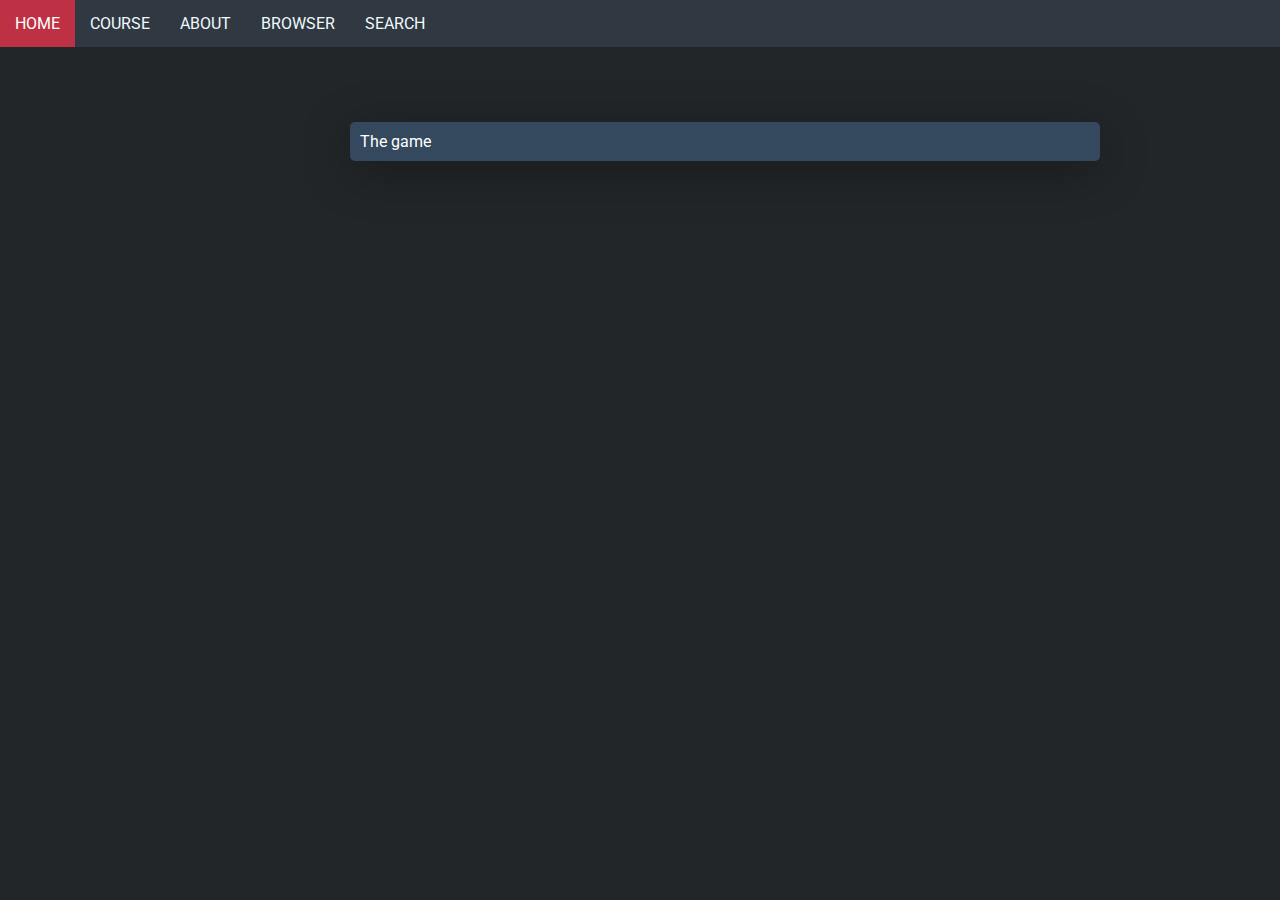
==== aboutGame.html @ f34160eb "commit" ====
<!DOCTYPE html>

<html lang="en">
    
    <head>
        <meta charset="UTF-8">
        <meta name="viewport" content="width=device-width, intial-scale=1.0">
        <title>355 Term Project Homepage</title>
        <script src="https://code.jquery.com/jquery-1.10.2.js"></script>
        <link rel="stylesheet" type="text/css" href="style.css">
    </head>

    <body>
        <div id="nav-placeholder">

        </div>
        
        <script>
        $(function(){
          $("#nav-placeholder").load("navigation.html");
        });
        </script>
    </body>

    <div class="game">
        <p>The game </p>
    </div>


</html>
---- style.css ----
@import url('https://fonts.googleapis.com/css2?family=Roboto&display=swap');
*{
    box-sizing: border-box;
    margin:0;
    padding:0;
    font-family: "Roboto", sans-serif;
    color: white;
  }
  
  html{
    background-color: #222629;

  }


  section h2 h1{
    font-family: "Roboto", sans-serif;
    text-align: center;
    height: 200px;
    color: white;
    font-size: 20px;
  }

/**************************************
            Buttons
            
**************************************/

  button{
    background-color: #be3144;
    color: white;
    padding: 12px 20px;
    border: none;
    cursor: pointer;
}

  button:hover{
    background-color: #e72942;
    transition-delay: 0.2s;
}


/**************************************
         Navigation bar

**************************************/


  #navbar{
      overflow: hidden;
      background-color: #303841 ;
  }

  #navbar .navbarhome{
      color: #be3144;
  }

  #navbar .navbarhome:hover{
        color: white;
  }
  

  
  ul {
    list-style-type: none;
    overflow: hidden;
  }
  
  .dropdown {
    float: left;
    text-align: center;
  }
  a {
    text-align: center;
  }
  
  .dropbtn {
    display: inline-block;
    color: aliceblue;
    text-align: center;
    padding: 14px 15px;
    text-decoration: none;
  }

  
  
  li a:hover{
    background-color: #be3144;

  }
  
  .dropdown {
    display: inline-block;

  }
  
  .dropdown-content {
    z-index: 999;
     display: none;
    position: absolute;
    background-color: #333;
    min-width: 160px;
    box-shadow: 0 8px 16px 0 rgba(0,0,0,0.2);
    

  }
  
  .dropdown-content a {
    color: #E0E0E0;
    padding: 14px 16px;
    text-decoration: none;
    display: block;
    text-align: left;
  }
  
  .dropdown-content a:hover {background-color: #555;
  }
  
  .dropdown:hover .dropdown-content {
    display: block;

  }
  

/**************************************
            Contact us

**************************************/



.contact{
    box-sizing: border-box;
    width: 105%;
}
input[type=text],select, textarea{
    width: 100%;
    padding: 12px;
    border: 1px solid #ccc;
    margin-top: 6px;
    margin-bottom: 16px;
    resize: vertical;
    color: black;
}
select{
    color: black;
}
option{
    color: black;
}

input[type=submit]{
    background-color: #be3144;
    color: white;
    padding: 12px 20px;
    border: none;
    cursor: pointer;
}

input[type=submit]:hover{
    background-color: #e72942;
    transition-delay: 0.2s;
}

.container-panel{
    border-radius: 5px;
    background-color: #34495e;
    padding: 10px;
    margin-top: 30px;
    margin-left: 350px;
    margin-right: 350px;
}

.col{
    float: left;
    width: 50%;
    margin-top: 6px;
    padding: 20px;
}

.row:after{
    content: "";
    display: table;
    clear: both;
}

@media screen and (max-width: 600px) {
    .column, input[type=submit] {
      width: 100%;
      margin-top: 0;
    }
  }
/****************************
           Game     
      
*****************************/

.game{

    position: relative;
    width: 750px;
    border-radius: 5px;
    background-color: #34495e;
    padding: 10px;
    margin-left: 350px;
    margin-right: 350px;
    margin-top: 75px;
    overflow: hidden;
    box-shadow: 0px 10px 50px rgba(0, 0, 0, 0.3);


}

.reset{
    margin-left: 45%;
    margin-bottom: 3%;
}

.panel{
    position: relative;
    height: 400px;
    width: 400px;
    display: flex;
    flex-wrap: wrap;
    background-color: #b4b4b4;
    margin: 44px auto;
    border-radius: 2px;
}

.panel div{
    height: 40px;
    width: 40px;
    border-style: solid;
    border-color: #34495e;
    text-align: center;
    padding-top: 8px;
    /*padding-top: 3px;
    padding-left: 4px;*/
}

.panel div:hover{
    border-color: #be3144;
    cursor: pointer;
}


.clicked{
    background-color: #4590c2;
}


/****************************

.mine{
    background-color: #be3144;
}
         Developer  
              
*****************************/
.developer-card{
    border-radius: 5px;
    background-color: #34495e;
    max-width: 400px;
    box-shadow: 0px 10px 50px rgba(0, 0, 0, 0.3);
    text-align: center;
    margin: auto;
    margin-top: 30px;
}

.title{
    font-size: 18px;
    color: white;
    margin-top: 5px;
}

.message-button{
    margin-top: 10px;;
    text-align: center;
    font-size: 18px;
    display: inline-block;
    cursor: pointer;
    width: 100%;
}

.school{
    margin-top: 15px;
    margin-bottom: 15px;
}

.git-logo{
    font-size: 30px;
}
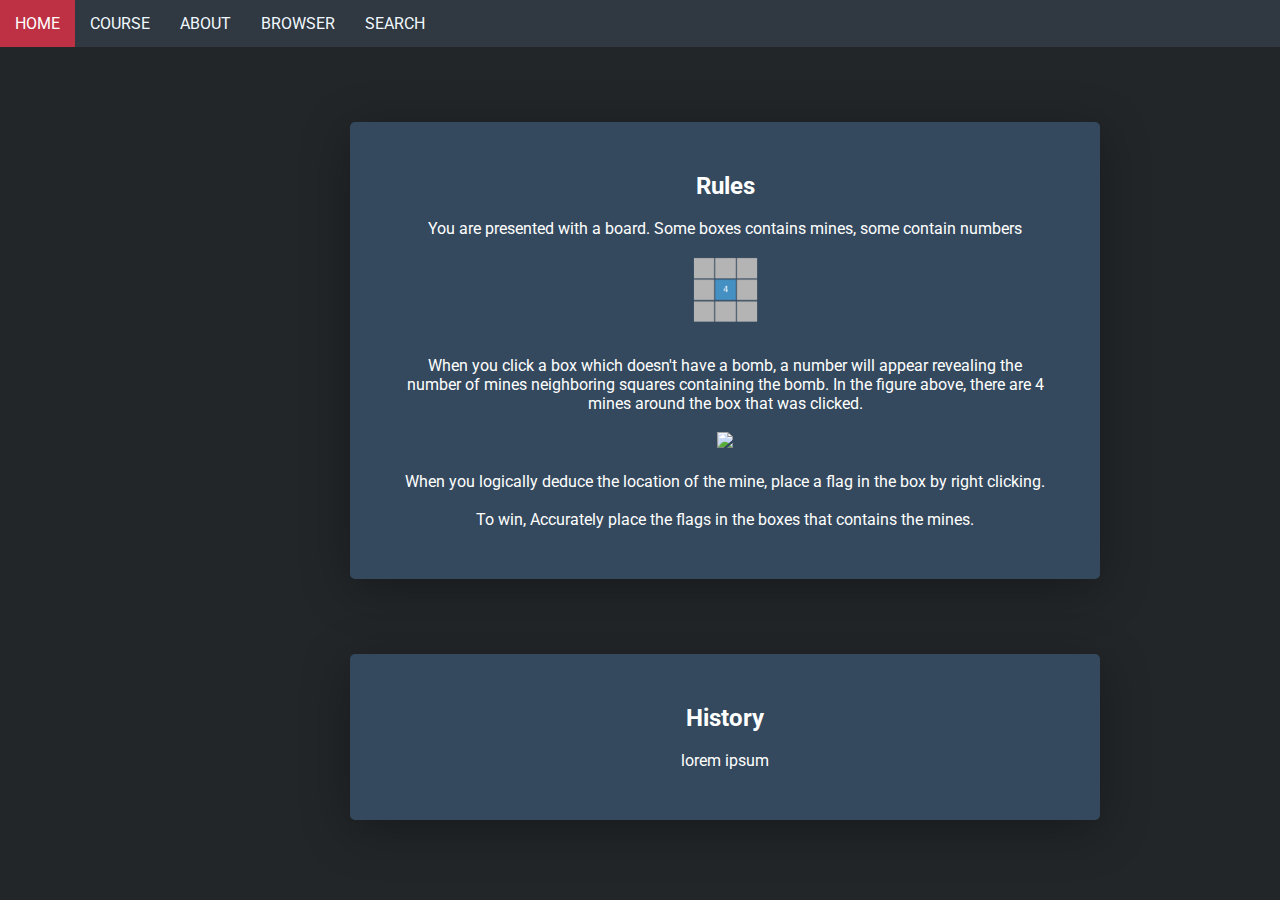
==== commit 6e6569a7: "last commit" ====
--- a/aboutGame.html
+++ b/aboutGame.html
@@ -22,9 +22,32 @@
         </script>
     </body>
 
-    <div class="game">
-        <p>The game </p>
+    <div class="game-rules" style="text-align: center">
+        <h2>Rules</h2>
+        <p>
+            <ul>
+                <br><li>You are presented with a board. Some boxes contains mines, some contain numbers</li><br>
+               
+                <img id="mine" src='Images/mine.PNG'/>
+
+                <li>When you click a box which doesn't have a bomb, a number will appear revealing the number of mines neighboring squares containing the bomb. In the figure above, there are 4 mines around the box that was clicked. </li><br>
+                
+                <img id="flag-pic" src="https://img.icons8.com/metro/26/000000/empty-flag.png"/>
+
+                <li>When you logically deduce the location of the mine, place a flag in the box by right clicking.</li><br>
+
+                <li>To win, Accurately place the flags in the boxes that contains the mines.</li>
+            </ul>
+        </p>
     </div>
+
+    <div class="game-rules" style="text-align: center">
+        
+        <h2>History</h2></br>
+
+        <p>lorem ipsum</p>
+    </div style="margin-bottom: 50px">
+
 
 
 </html>--- a/style.css
+++ b/style.css
@@ -292,28 +292,54 @@
 }
 
 
-
-
-
-
-
-
-
-
-
-
-
-
-
-
-
-
-
-
-
-
-
-
-
-
-
+/****************************
+         Rules     
+      
+*****************************/
+
+#mine{
+
+    width: 10%;
+    margin-bottom: 30px;
+}
+
+
+.game-rules{
+
+    position: relative;
+    width: 750px;
+    border-radius: 5px;
+    background-color: #34495e;
+    padding: 50px 50px 50px 50px;
+    margin-left: 350px;
+    margin-right: 350px;
+    margin-top: 75px;
+    overflow: hidden;
+    box-shadow: 0px 10px 50px rgba(0, 0, 0, 0.3);
+
+}
+
+#flag-pic{
+    margin-bottom: 20px;
+}
+
+
+
+
+
+
+
+
+
+
+
+
+
+
+
+
+
+
+
+
+
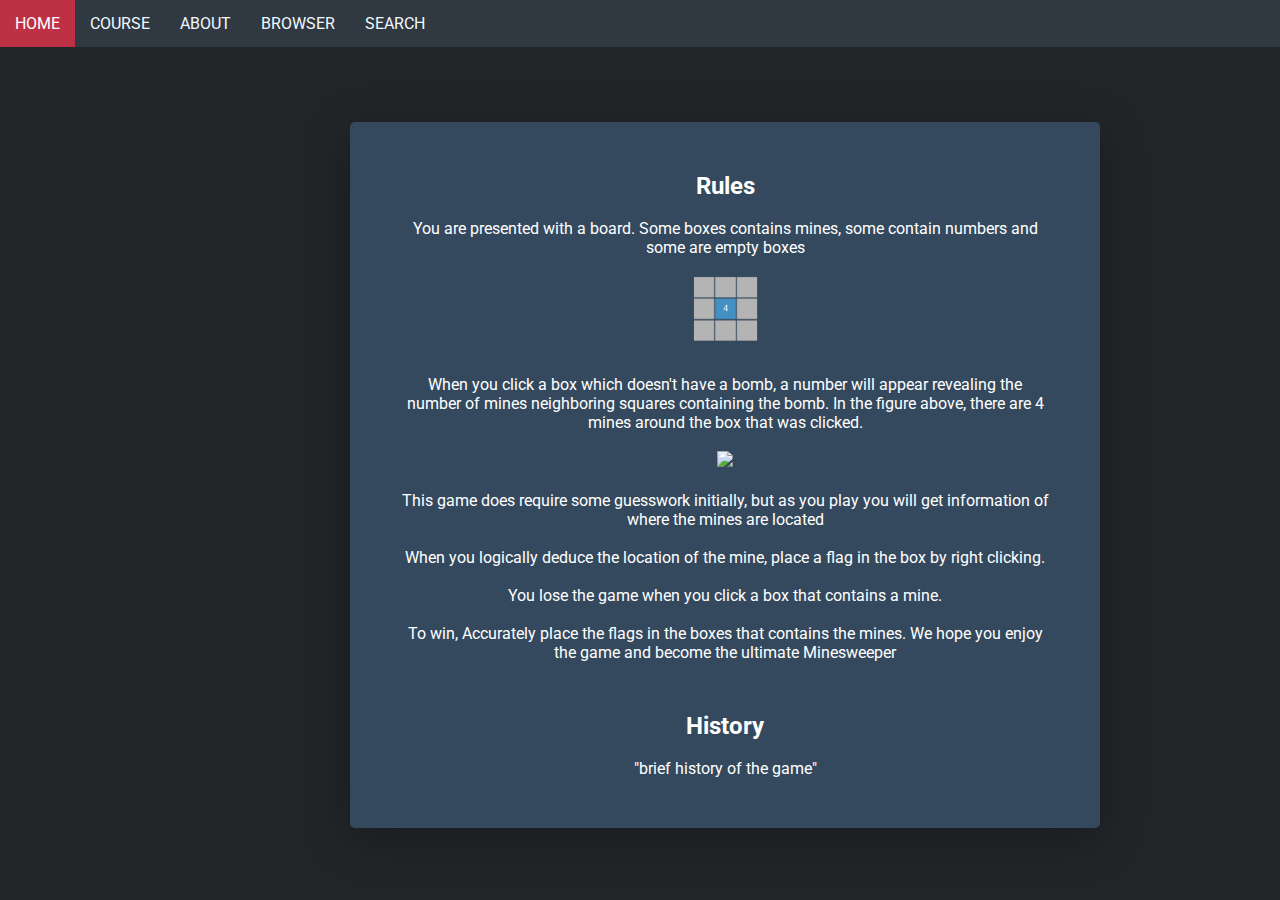
==== commit b236298f: "rule page updated" ====
--- a/aboutGame.html
+++ b/aboutGame.html
@@ -22,11 +22,11 @@
         </script>
     </body>
 
-    <div class="game-rules" style="text-align: center">
+    <div class="game-rules">
         <h2>Rules</h2>
         <p>
             <ul>
-                <br><li>You are presented with a board. Some boxes contains mines, some contain numbers</li><br>
+                <br><li>You are presented with a board. Some boxes contains mines, some contain numbers and some are empty boxes</li><br>
                
                 <img id="mine" src='Images/mine.PNG'/>
 
@@ -34,19 +34,25 @@
                 
                 <img id="flag-pic" src="https://img.icons8.com/metro/26/000000/empty-flag.png"/>
 
+                <li>This game does require some guesswork initially, but as you play you will get information of where the mines are located</li><br>
+
                 <li>When you logically deduce the location of the mine, place a flag in the box by right clicking.</li><br>
 
-                <li>To win, Accurately place the flags in the boxes that contains the mines.</li>
+                <li>You lose the game when you click a box that contains a mine.</li><br>
+
+                <li>To win, Accurately place the flags in the boxes that contains the mines. We hope you enjoy the game and become the ultimate Minesweeper</li>
             </ul>
         </p>
+
+        <h2 style="margin-top: 50px">History</h2></br>
+
+        <p>"brief history of the game"</p>
+
     </div>
 
-    <div class="game-rules" style="text-align: center">
+    
+
         
-        <h2>History</h2></br>
-
-        <p>lorem ipsum</p>
-    </div style="margin-bottom: 50px">
 
 
 
--- a/style.css
+++ b/style.css
@@ -316,6 +316,8 @@
     margin-top: 75px;
     overflow: hidden;
     box-shadow: 0px 10px 50px rgba(0, 0, 0, 0.3);
+    text-align: center;
+    margin-bottom: 50px;
 
 }
 
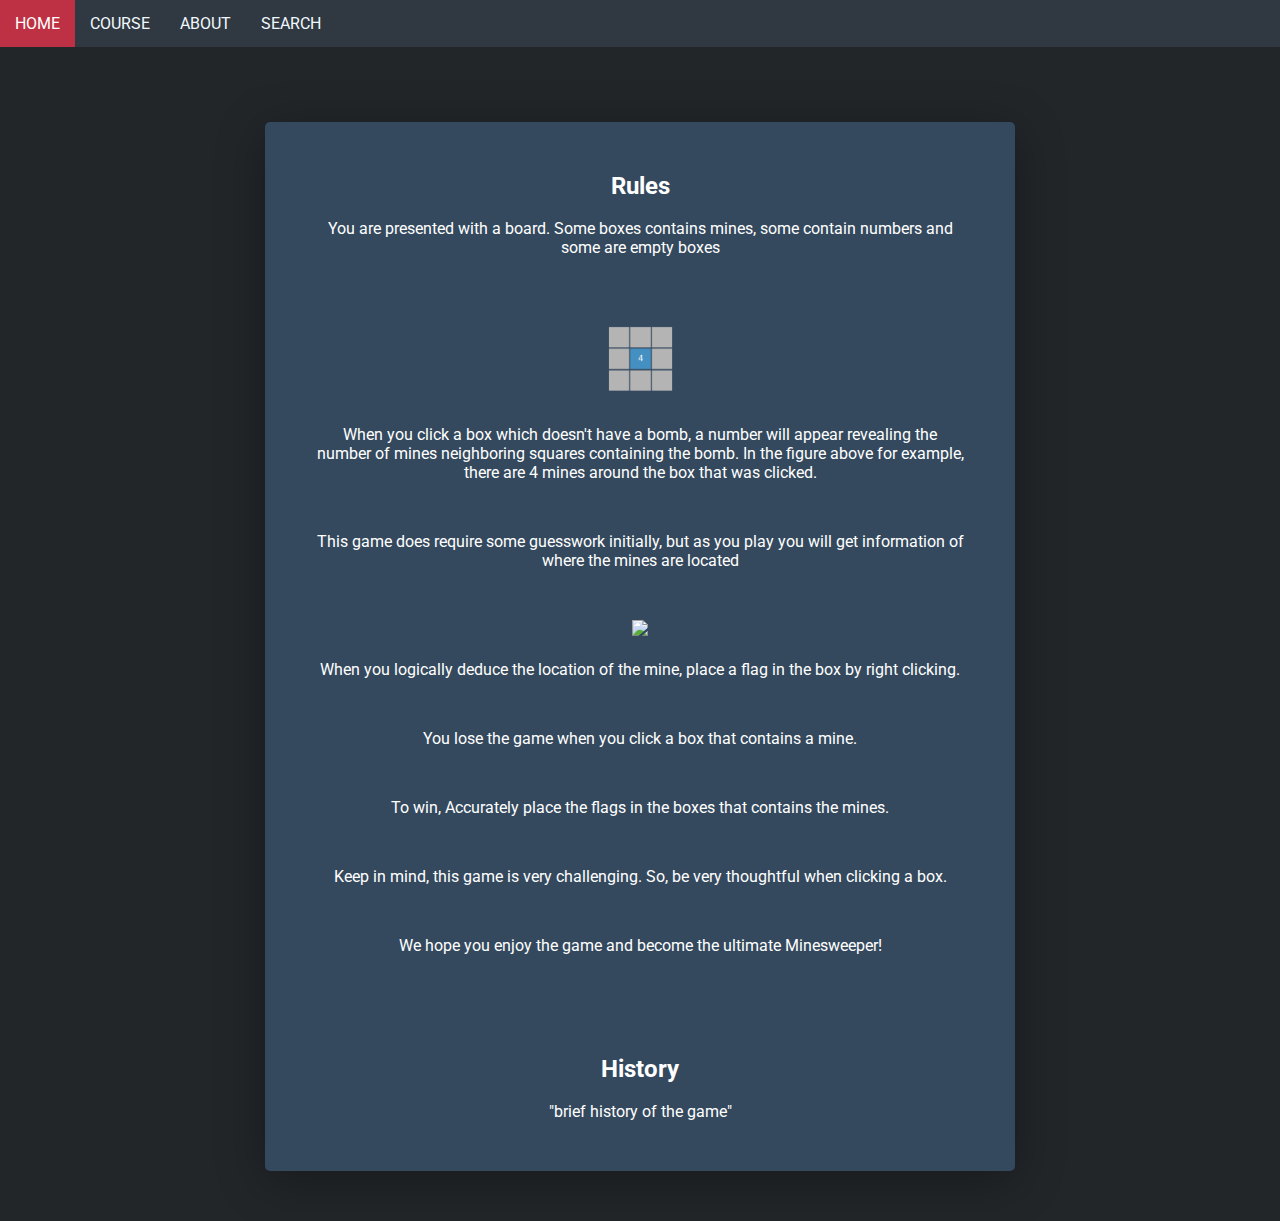
==== commit 10fd4258: "some improvements" ====
--- a/aboutGame.html
+++ b/aboutGame.html
@@ -25,22 +25,27 @@
     <div class="game-rules">
         <h2>Rules</h2>
         <p>
-            <ul>
+            <ul class="list-of-rules">
                 <br><li>You are presented with a board. Some boxes contains mines, some contain numbers and some are empty boxes</li><br>
                
                 <img id="mine" src='Images/mine.PNG'/>
 
-                <li>When you click a box which doesn't have a bomb, a number will appear revealing the number of mines neighboring squares containing the bomb. In the figure above, there are 4 mines around the box that was clicked. </li><br>
+                <li>When you click a box which doesn't have a bomb, a number will appear revealing the number of mines neighboring squares containing the bomb. In the figure above for example, there are 4 mines around the box that was clicked. </li>
                 
+
+                <li>This game does require some guesswork initially, but as you play you will get information of where the mines are located</li>
+
                 <img id="flag-pic" src="https://img.icons8.com/metro/26/000000/empty-flag.png"/>
 
-                <li>This game does require some guesswork initially, but as you play you will get information of where the mines are located</li><br>
+                <li>When you logically deduce the location of the mine, place a flag in the box by right clicking.</li>
 
-                <li>When you logically deduce the location of the mine, place a flag in the box by right clicking.</li><br>
+                <li>You lose the game when you click a box that contains a mine.</li>
+                
+                <li>To win, Accurately place the flags in the boxes that contains the mines.</li>
 
-                <li>You lose the game when you click a box that contains a mine.</li><br>
-
-                <li>To win, Accurately place the flags in the boxes that contains the mines. We hope you enjoy the game and become the ultimate Minesweeper</li>
+                <li>Keep in mind, this game is very challenging. So, be very thoughtful when clicking a box.</li>
+                
+                <li>We hope you enjoy the game and become the ultimate Minesweeper!</li>
             </ul>
         </p>
 
--- a/style.css
+++ b/style.css
@@ -127,12 +127,31 @@
 
 **************************************/
 
-
-
-.contact{
-    box-sizing: border-box;
-    width: 105%;
-}
+#para{
+  margin-bottom: 20px;
+}
+#contact-us{
+  margin-top: 20px;
+  margin-bottom: 20px;
+}
+#cc{
+  text-align: center;
+}
+
+#contact{
+  box-sizing: border-box;
+  border-radius: 5px; 
+  max-width: 670px;
+  height: auto;
+  background: #34495e;
+  margin: 0 auto;
+  padding: 40px 40px;
+  text-align: left;
+  font-size: 18px;
+}
+
+
+
 input[type=text],select, textarea{
     width: 100%;
     padding: 12px;
@@ -141,13 +160,15 @@
     margin-bottom: 16px;
     resize: vertical;
     color: black;
-}
-select{
+    border-radius: 3px;
+}
+select, option{
     color: black;
 }
+/*
 option{
     color: black;
-}
+}*/
 
 input[type=submit]{
     background-color: #be3144;
@@ -185,11 +206,14 @@
 }
 
 @media screen and (max-width: 600px) {
-    .column, input[type=submit] {
+     input[type=submit] {
       width: 100%;
       margin-top: 0;
     }
-  }
+    
+  }
+
+
 /****************************
            Game     
       
@@ -197,14 +221,13 @@
 
 .game{
 
-    position: relative;
-    width: 750px;
+    box-sizing: border-box;
+    max-width: 750px;
+    height: auto;
     border-radius: 5px;
     background-color: #34495e;
     padding: 10px;
-    margin-left: 350px;
-    margin-right: 350px;
-    margin-top: 75px;
+    margin: 75px auto;
     overflow: hidden;
     box-shadow: 0px 10px 50px rgba(0, 0, 0, 0.3);
 
@@ -306,14 +329,14 @@
 
 .game-rules{
 
-    position: relative;
-    width: 750px;
+
+    box-sizing: border-box;
+    max-width: 750px;
+    height: auto;
     border-radius: 5px;
     background-color: #34495e;
     padding: 50px 50px 50px 50px;
-    margin-left: 350px;
-    margin-right: 350px;
-    margin-top: 75px;
+    margin: 75px auto;
     overflow: hidden;
     box-shadow: 0px 10px 50px rgba(0, 0, 0, 0.3);
     text-align: center;
@@ -325,23 +348,33 @@
     margin-bottom: 20px;
 }
 
-
-
-
-
-
-
-
-
-
-
-
-
-
-
-
-
-
-
-
-
+.list-of-rules > li{
+    margin-bottom: 50px;
+}
+
+@media screen and (max-width: 600px) {
+    .game-rules{
+   width: 100%;
+   margin: 0 0;
+ }
+ 
+}
+
+
+
+
+
+
+
+
+
+
+
+
+
+
+
+
+
+
+
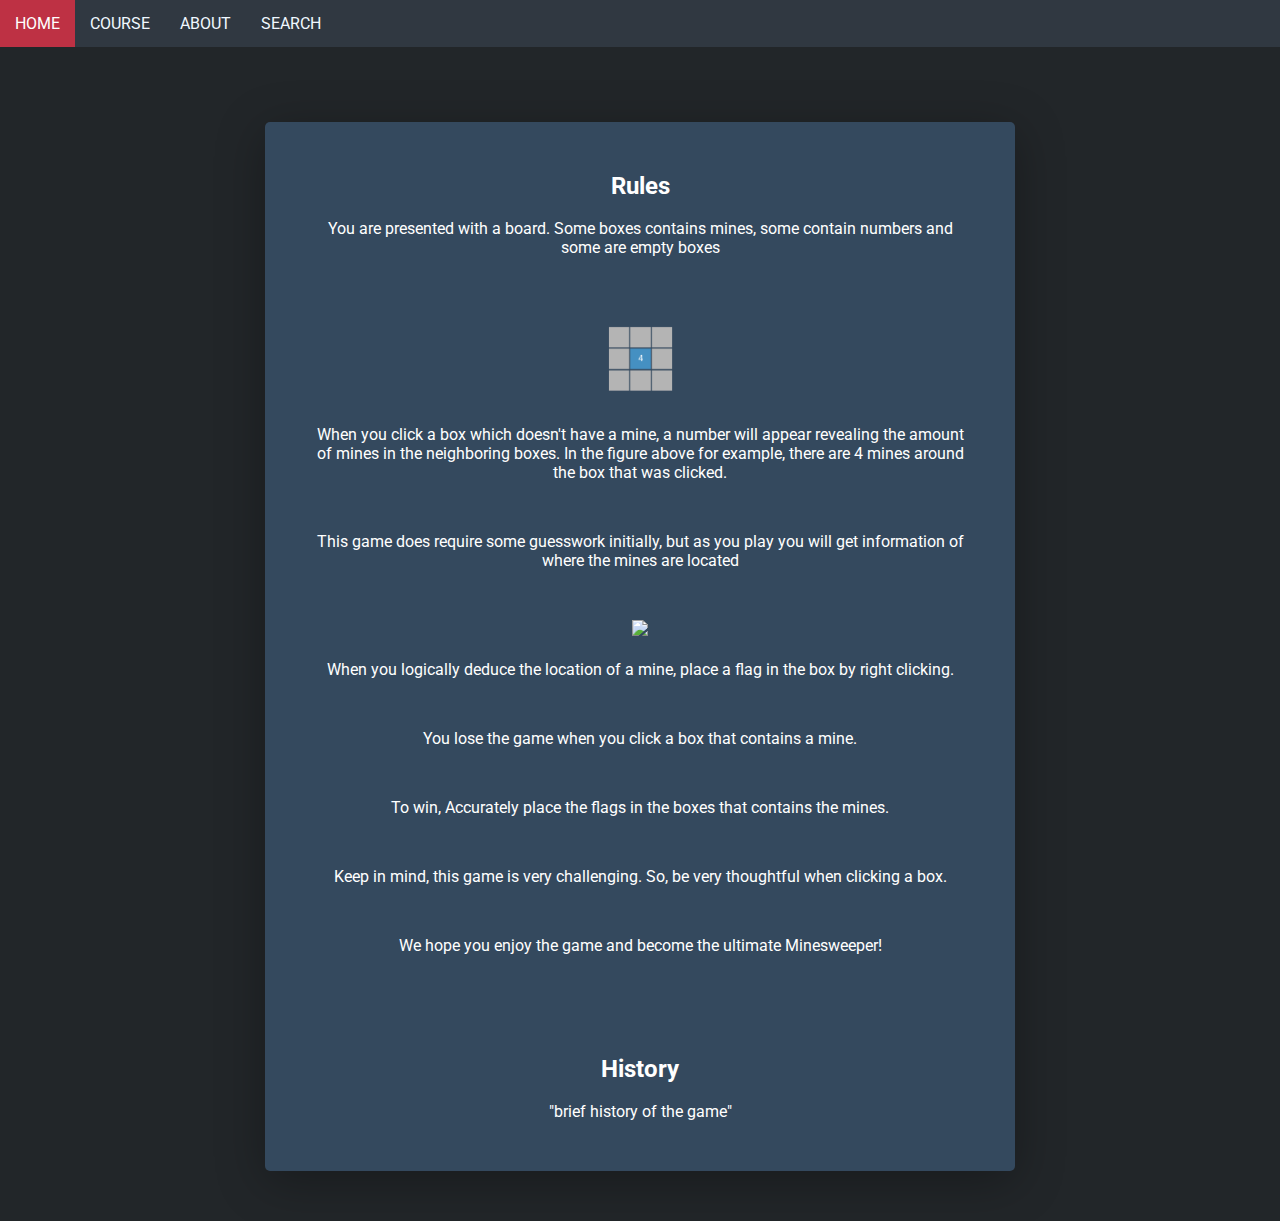
==== commit c9943444: "some improvements" ====
--- a/aboutGame.html
+++ b/aboutGame.html
@@ -30,14 +30,14 @@
                
                 <img id="mine" src='Images/mine.PNG'/>
 
-                <li>When you click a box which doesn't have a bomb, a number will appear revealing the number of mines neighboring squares containing the bomb. In the figure above for example, there are 4 mines around the box that was clicked. </li>
+                <li>When you click a box which doesn't have a mine, a number will appear revealing the amount of mines in the neighboring boxes. In the figure above for example, there are 4 mines around the box that was clicked. </li>
                 
 
                 <li>This game does require some guesswork initially, but as you play you will get information of where the mines are located</li>
 
                 <img id="flag-pic" src="https://img.icons8.com/metro/26/000000/empty-flag.png"/>
 
-                <li>When you logically deduce the location of the mine, place a flag in the box by right clicking.</li>
+                <li>When you logically deduce the location of a mine, place a flag in the box by right clicking.</li>
 
                 <li>You lose the game when you click a box that contains a mine.</li>
                 
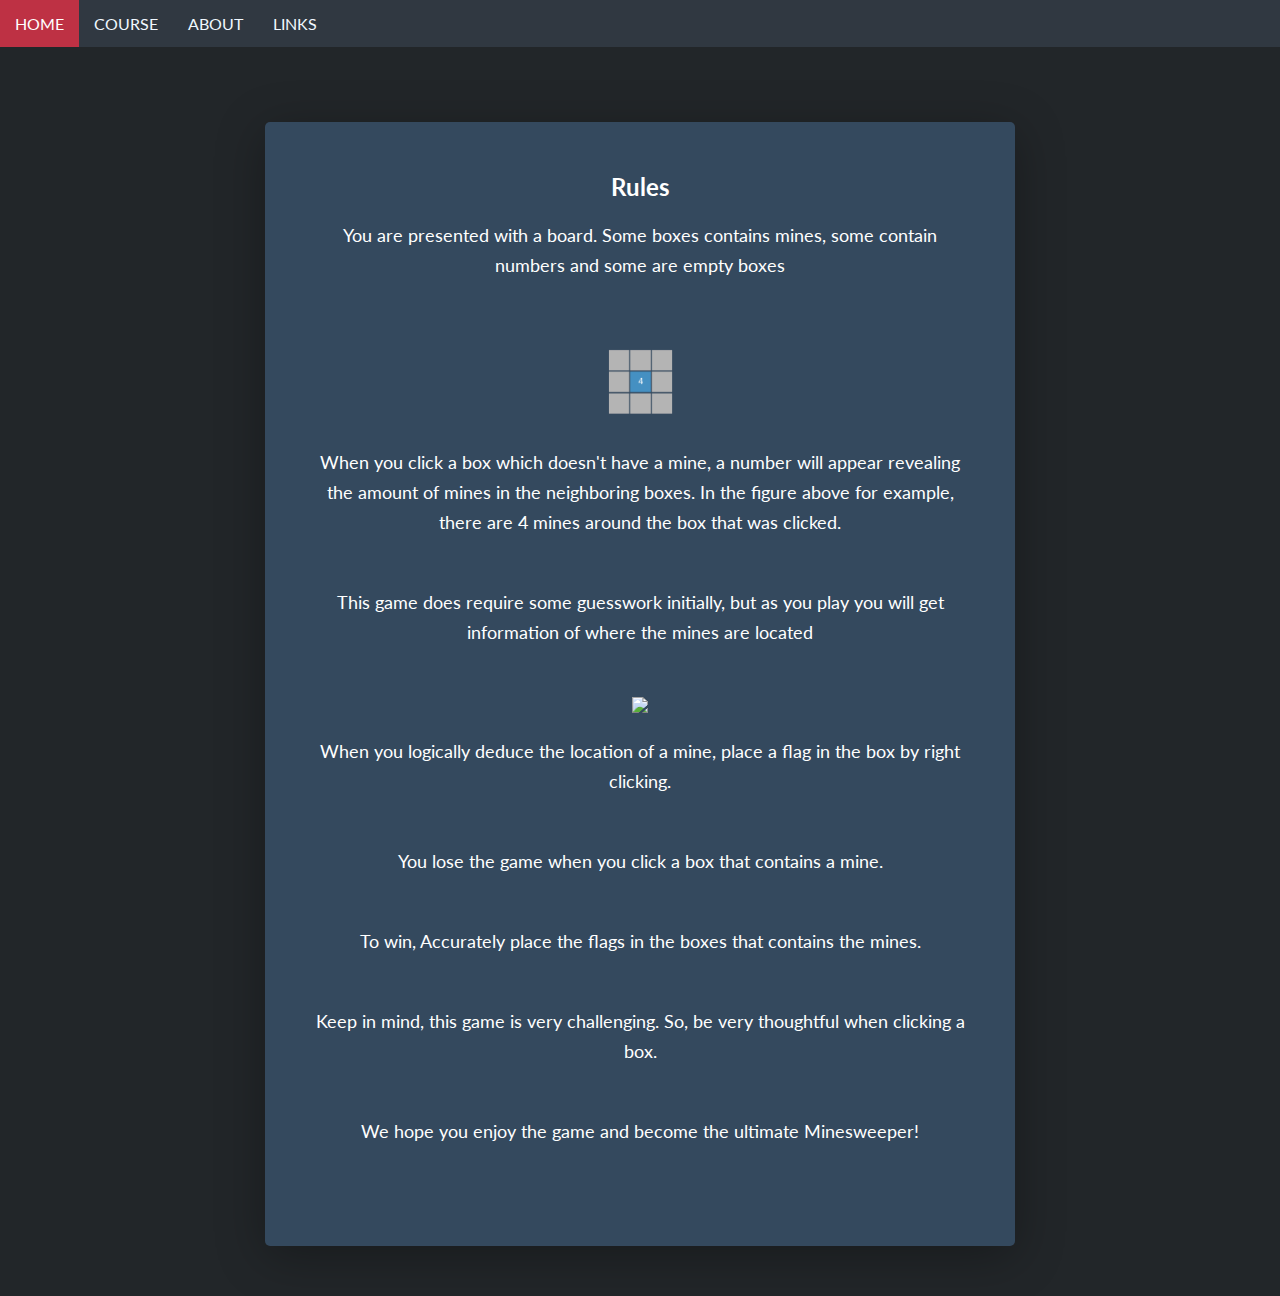
==== commit 30c986d6: "last commit" ====
--- a/aboutGame.html
+++ b/aboutGame.html
@@ -49,10 +49,6 @@
             </ul>
         </p>
 
-        <h2 style="margin-top: 50px">History</h2></br>
-
-        <p>"brief history of the game"</p>
-
     </div>
 
     
--- a/style.css
+++ b/style.css
@@ -1,15 +1,22 @@
+@import url('https://fonts.googleapis.com/css2?family=Lato:wght@300;400&display=swap"');
 @import url('https://fonts.googleapis.com/css2?family=Roboto&display=swap');
 *{
     box-sizing: border-box;
     margin:0;
     padding:0;
-    font-family: "Roboto", sans-serif;
+    font-family: "Lato","Roboto", sans-serif;
     color: white;
   }
   
   html{
     background-color: #222629;
 
+  }
+
+
+  .list-of-rules > a:hover{
+    background-color: #be3144;
+    color: white;
   }
 
 
@@ -272,11 +279,10 @@
 }
 
 
+
 /****************************
 
-.mine{
-    background-color: #be3144;
-}
+
          Developer  
               
 *****************************/
@@ -288,6 +294,10 @@
     text-align: center;
     margin: auto;
     margin-top: 30px;
+}
+
+.developer-card > p{
+  line-height: 30px;
 }
 
 .title{
@@ -350,6 +360,13 @@
 
 .list-of-rules > li{
     margin-bottom: 50px;
+    font-size: large;
+    line-height: 30px;
+}
+
+.history{
+  margin-top: 50px;
+  line-height: 30px;
 }
 
 @media screen and (max-width: 600px) {
@@ -360,21 +377,51 @@
  
 }
 
-
-
-
-
-
-
-
-
-
-
-
-
-
-
-
-
-
-
+/***************************
+
+        Pop-up 
+    
+****************************/
+
+.pop-up{
+  border-radius: 5px;
+  padding: 25px 50px 25px 50px;
+  background-color: #222629;
+  position: absolute;
+  display: none;
+  top: 50%;
+  left: 50%;
+  transform: translate(-50%, -50%);
+  transition: 0.5s;
+  justify-content: center;
+  text-align: center;
+}
+
+.pop-up h1{
+  font-size: 36px;
+  margin-bottom: 40Px;
+  text-align: center;
+}
+
+.pop-up button{
+  justify-content: center;
+  align-items: center;
+}
+
+
+
+
+
+
+
+
+
+
+
+
+
+
+
+
+
+
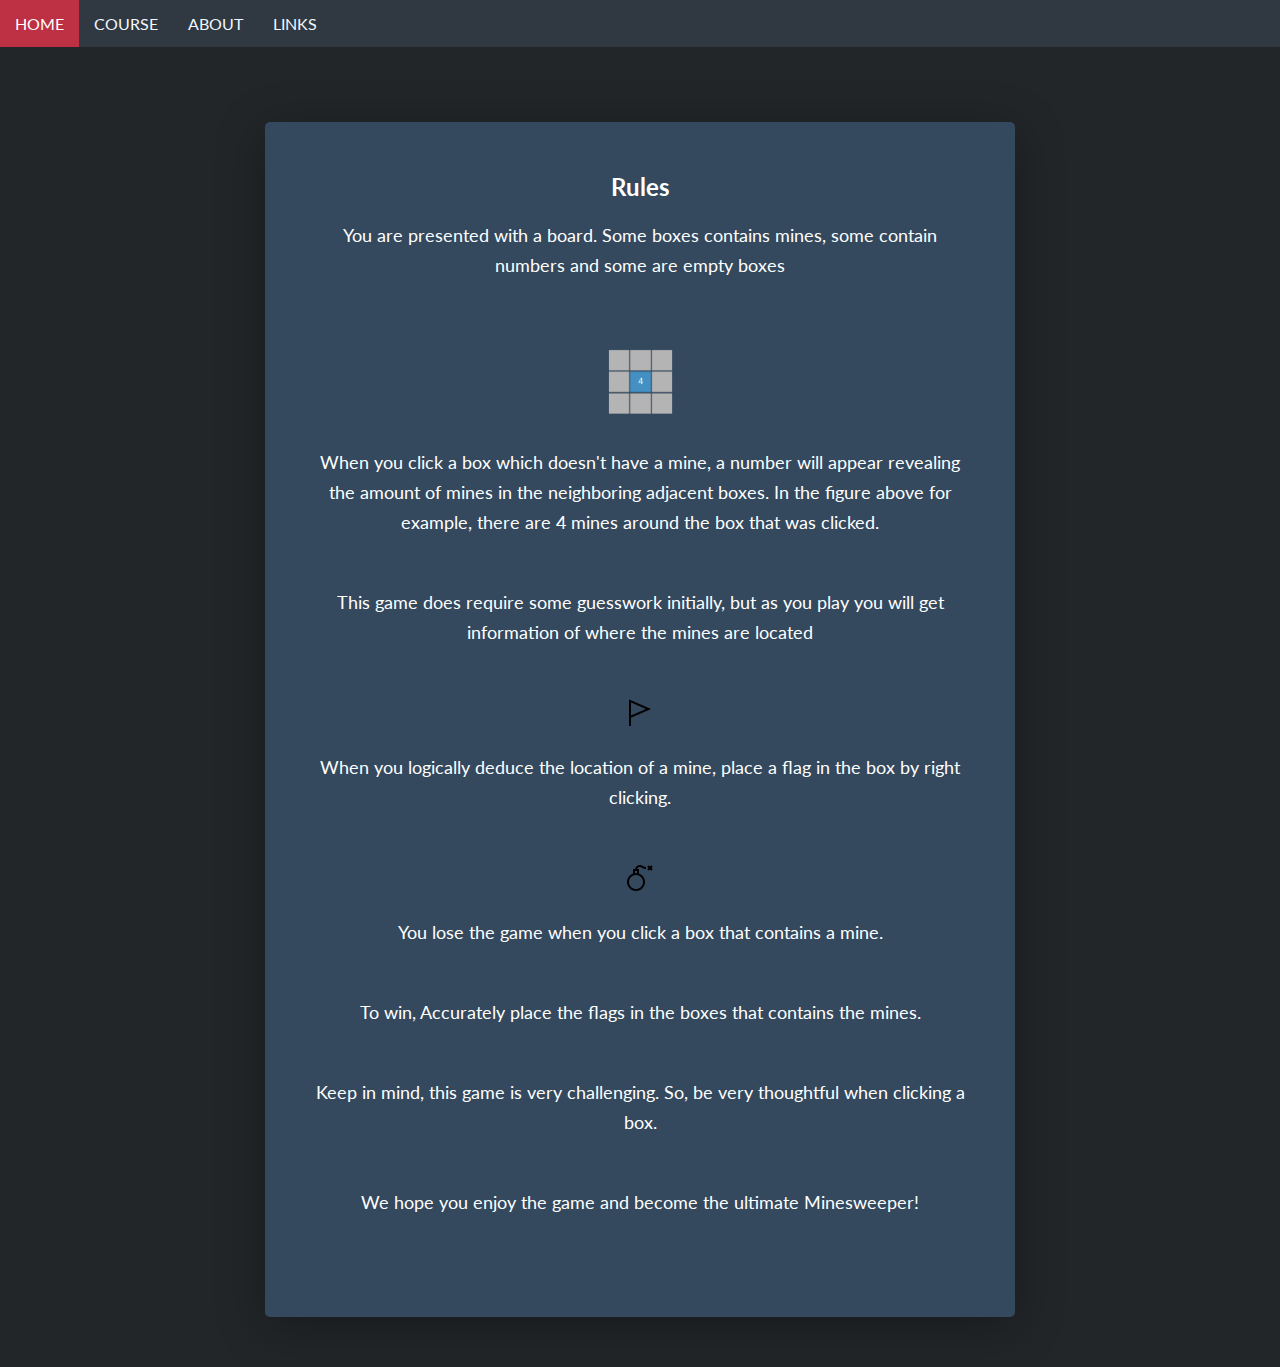
==== commit a90f9568: "minor bug fix" ====
--- a/aboutGame.html
+++ b/aboutGame.html
@@ -30,14 +30,16 @@
                
                 <img id="mine" src='Images/mine.PNG'/>
 
-                <li>When you click a box which doesn't have a mine, a number will appear revealing the amount of mines in the neighboring boxes. In the figure above for example, there are 4 mines around the box that was clicked. </li>
+                <li>When you click a box which doesn't have a mine, a number will appear revealing the amount of mines in the neighboring adjacent boxes. In the figure above for example, there are 4 mines around the box that was clicked. </li>
                 
 
                 <li>This game does require some guesswork initially, but as you play you will get information of where the mines are located</li>
 
-                <img id="flag-pic" src="https://img.icons8.com/metro/26/000000/empty-flag.png"/>
+                <img id="flag-pic" src="Images/flag.png"/>
 
                 <li>When you logically deduce the location of a mine, place a flag in the box by right clicking.</li>
+
+                <img id="flag-pic" src="Images/bomb.png"/>
 
                 <li>You lose the game when you click a box that contains a mine.</li>
                 
--- a/style.css
+++ b/style.css
@@ -366,7 +366,7 @@
 
 .history{
   margin-top: 50px;
-  line-height: 30px;
+  line-height: 60px;
 }
 
 @media screen and (max-width: 600px) {
@@ -386,7 +386,7 @@
 .pop-up{
   border-radius: 5px;
   padding: 25px 50px 25px 50px;
-  background-color: #222629;
+ /* background-color: #222629;*/
   position: absolute;
   display: none;
   top: 50%;
